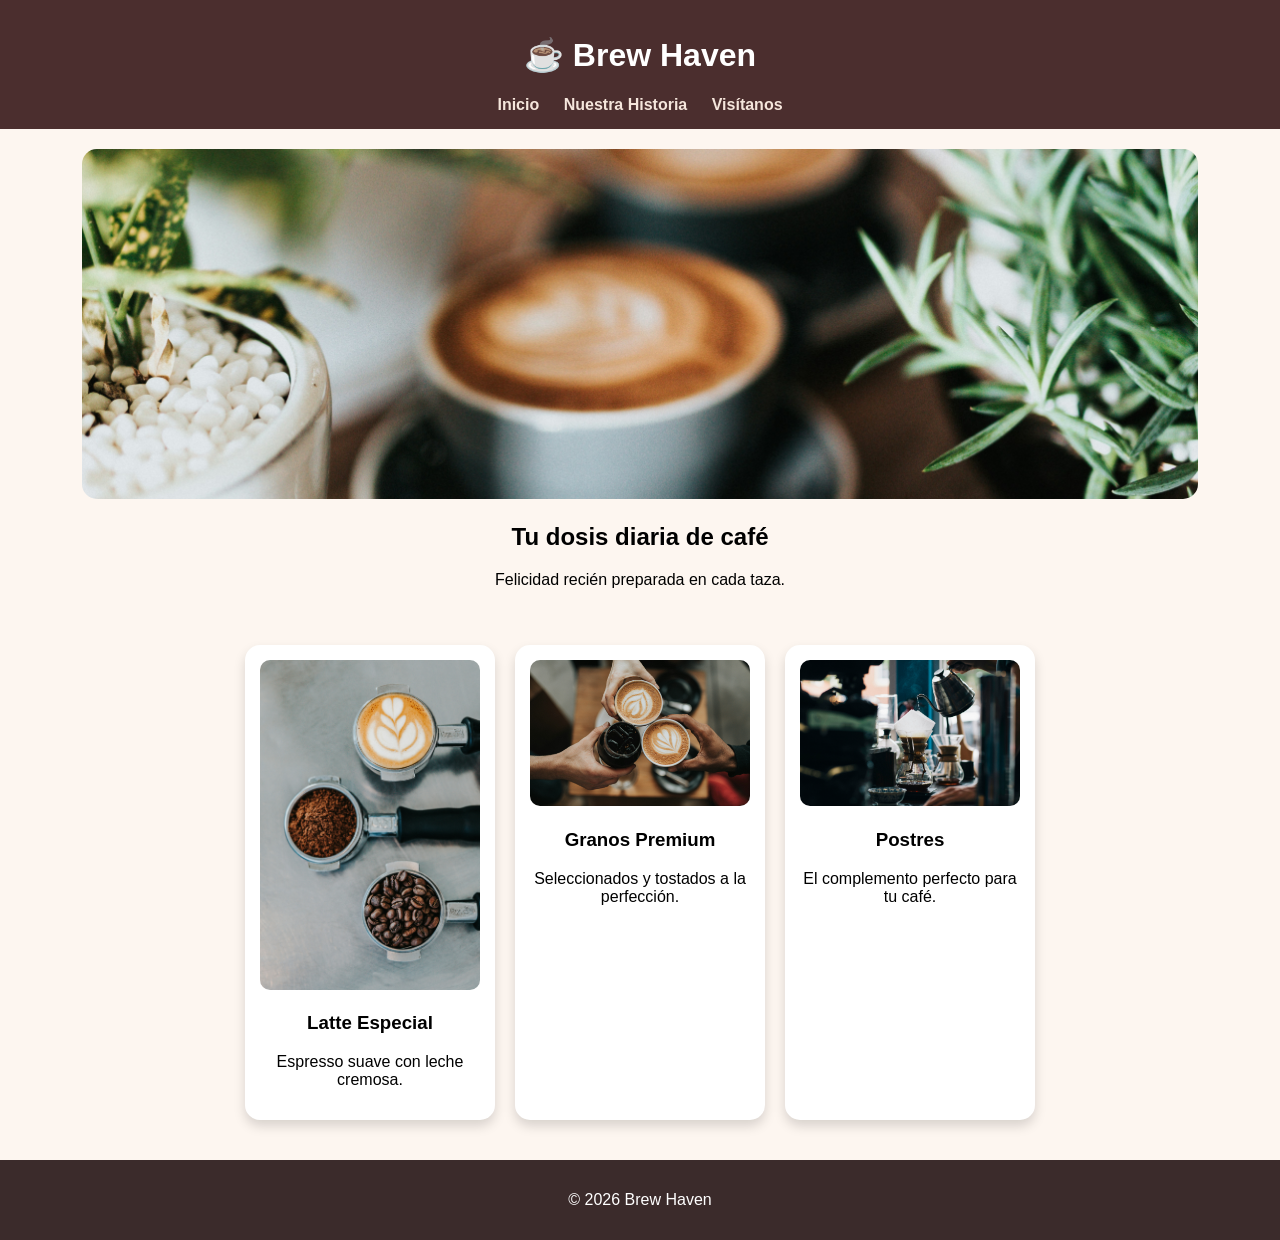
==== eduardo/index.html @ 551fba9d "agregue el eduardo" ====
<!-- =========================
Sitio Web Cafetería ☕ (Español)
Estructura:
- index.html
- about.html
- contact.html
- styles.css
========================= -->

<!-- =========================
index.html
========================= -->
<!DOCTYPE html>
<html lang="es">
<head>
  <meta charset="UTF-8">
  <title>Brew Haven - Inicio</title>
  <link rel="stylesheet" href="styles.css">
</head>
<body>
  <header>
    <h1>☕ Brew Haven</h1>
    <nav>
      <a href="index.html">Inicio</a>
      <a href="about.html">Nuestra Historia</a>
      <a href="contact.html">Visítanos</a>
    </nav>
  </header>

  <section class="hero">
    <img src="images/hero.jpg" alt="Cafetería">
    <h2>Tu dosis diaria de café</h2>
    <p>Felicidad recién preparada en cada taza.</p>
  </section>

  <section class="cards">
    <div class="card">
      <img src="images/Latte.jpg" alt="Latte">
      <h3>Latte Especial</h3>
      <p>Espresso suave con leche cremosa.</p>
    </div>
    <div class="card">
      <img src="images/coffee beans.jpg" alt="Granos de café">
      <h3>Granos Premium</h3>
      <p>Seleccionados y tostados a la perfección.</p>
    </div>
    <div class="card">
      <img src="images/dessert.jpg" alt="Postre">
      <h3>Postres</h3>
      <p>El complemento perfecto para tu café.</p>
    </div>
  </section>

  <footer>
    <p>© 2026 Brew Haven</p>
  </footer>
</body>
</html>
---- eduardo/styles.css ----
/* =========================
styles.css
========================= */
body {
  font-family: 'Segoe UI', sans-serif;
  margin: 0;
  background: #fdf6f0;
}

header {
  background: #4b2e2e;
  color: white;
  padding: 15px;
  text-align: center;
}

nav a {
  color: #f5e6dc;
  margin: 0 10px;
  text-decoration: none;
  font-weight: bold;
}

nav a:hover {
  text-decoration: underline;
}

.hero {
  text-align: center;
  padding: 20px;
}

.hero img {
  width: 90%;
  max-height: 350px;
  object-fit: cover;
  border-radius: 15px;
}

.cards {
  display: flex;
  flex-wrap: wrap;
  justify-content: center;
  gap: 20px;
  padding: 20px;
}

.card {
  background: white;
  padding: 15px;
  border-radius: 15px;
  width: 220px;
  text-align: center;
  box-shadow: 0 6px 12px rgba(0,0,0,0.15);
  transition: transform 0.3s;
}

.card:hover {
  transform: scale(1.05);
}

.card img {
  width: 100%;
  border-radius: 10px;
}

.content {
  padding: 20px;
  text-align: center;
}

.content img {
  width: 80%;
  border-radius: 15px;
}

form {
  display: flex;
  flex-direction: column;
  width: 300px;
  margin: 20px auto;
}

input, textarea {
  margin: 10px 0;
  padding: 10px;
  border-radius: 8px;
  border: 1px solid #ccc;
}

button {
  background: #6f4e37;
  color: white;
  border: none;
  padding: 10px;
  border-radius: 8px;
  cursor: pointer;
}

button:hover {
  background: #4b2e2e;
}

footer {
  text-align: center;
  padding: 15px;
  background: #3b2b2b;
  color: white;
  margin-top: 20px;
}
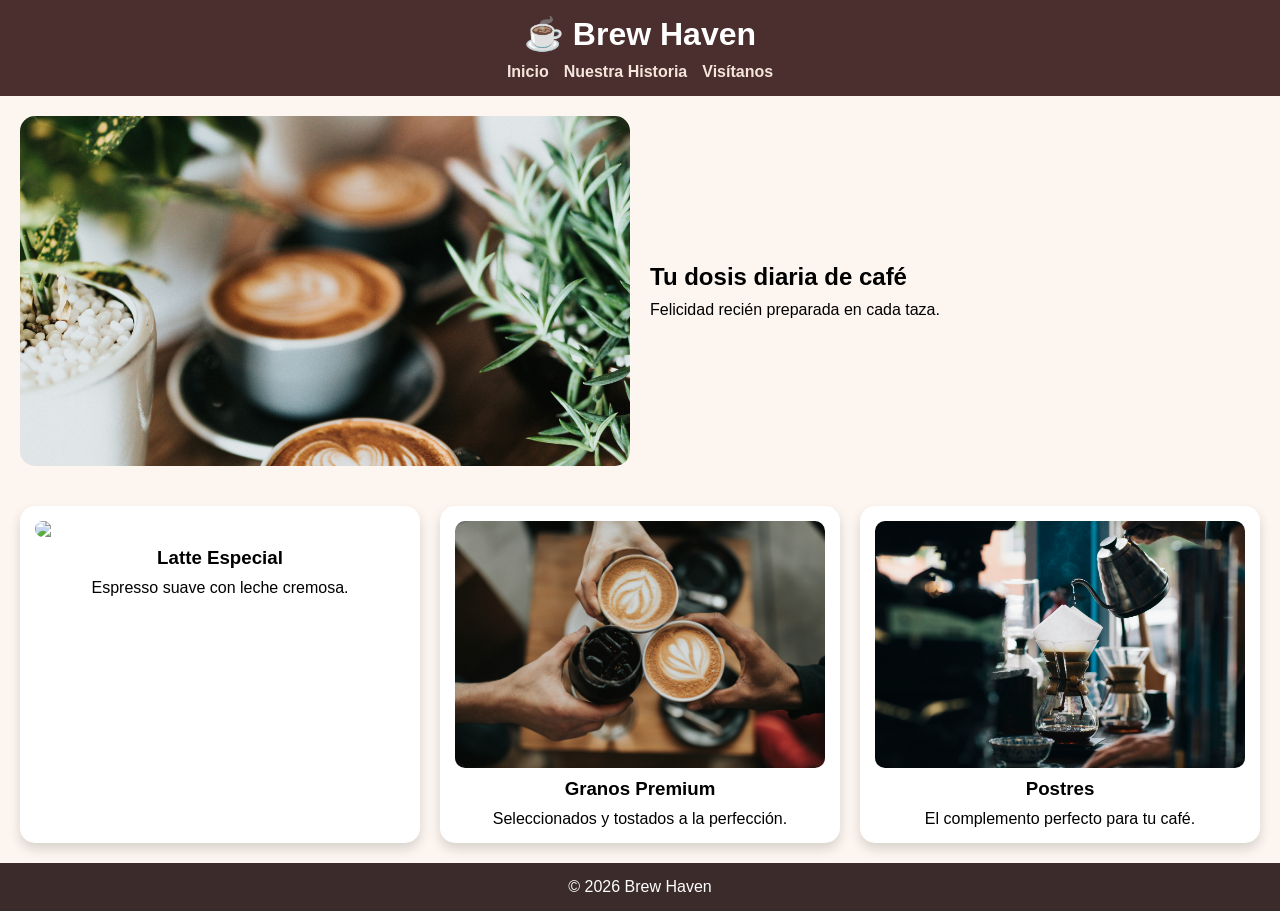
==== commit e271b20b: "Proyecto cafeteria con Grid y Flex" ====
--- a/eduardo/index.html
+++ b/eduardo/index.html
@@ -1,15 +1,3 @@
-<!-- =========================
-Sitio Web Cafetería ☕ (Español)
-Estructura:
-- index.html
-- about.html
-- contact.html
-- styles.css
-========================= -->
-
-<!-- =========================
-index.html
-========================= -->
 <!DOCTYPE html>
 <html lang="es">
 <head>
@@ -18,41 +6,49 @@
   <link rel="stylesheet" href="styles.css">
 </head>
 <body>
-  <header>
-    <h1>☕ Brew Haven</h1>
-    <nav>
-      <a href="index.html">Inicio</a>
-      <a href="about.html">Nuestra Historia</a>
-      <a href="contact.html">Visítanos</a>
-    </nav>
-  </header>
 
-  <section class="hero">
+<header>
+  <h1>☕ Brew Haven</h1>
+  <nav>
+    <a href="index.html">Inicio</a>
+    <a href="about.html">Nuestra Historia</a>
+    <a href="contact.html">Visítanos</a>
+  </nav>
+</header>
+
+<section class="hero">
+  <div class="hero-content">
     <img src="images/hero.jpg" alt="Cafetería">
-    <h2>Tu dosis diaria de café</h2>
-    <p>Felicidad recién preparada en cada taza.</p>
-  </section>
+    <div class="hero-text">
+      <h2>Tu dosis diaria de café</h2>
+      <p>Felicidad recién preparada en cada taza.</p>
+    </div>
+  </div>
+</section>
 
-  <section class="cards">
-    <div class="card">
-      <img src="images/Latte.jpg" alt="Latte">
-      <h3>Latte Especial</h3>
-      <p>Espresso suave con leche cremosa.</p>
-    </div>
-    <div class="card">
-      <img src="images/coffee beans.jpg" alt="Granos de café">
-      <h3>Granos Premium</h3>
-      <p>Seleccionados y tostados a la perfección.</p>
-    </div>
-    <div class="card">
-      <img src="images/dessert.jpg" alt="Postre">
-      <h3>Postres</h3>
-      <p>El complemento perfecto para tu café.</p>
-    </div>
-  </section>
+<section class="cards">
+  <div class="card">
+    <img src="images/latte.jpg">
+    <h3>Latte Especial</h3>
+    <p>Espresso suave con leche cremosa.</p>
+  </div>
 
-  <footer>
-    <p>© 2026 Brew Haven</p>
-  </footer>
+  <div class="card">
+    <img src="images/coffee-beans.jpg">
+    <h3>Granos Premium</h3>
+    <p>Seleccionados y tostados a la perfección.</p>
+  </div>
+
+  <div class="card">
+    <img src="images/dessert.jpg">
+    <h3>Postres</h3>
+    <p>El complemento perfecto para tu café.</p>
+  </div>
+</section>
+
+<footer>
+  <p>© 2026 Brew Haven</p>
+</footer>
+
 </body>
-</html>+</html>
--- a/eduardo/styles.css
+++ b/eduardo/styles.css
@@ -1,22 +1,39 @@
-/* =========================
-styles.css
-========================= */
+/* ===== RESET ===== */
+* {
+  margin: 0;
+  padding: 0;
+  box-sizing: border-box;
+}
+
+/* ===== GRID GENERAL ===== */
 body {
   font-family: 'Segoe UI', sans-serif;
-  margin: 0;
   background: #fdf6f0;
+
+  display: grid;
+  grid-template-rows: auto 1fr auto;
+  min-height: 100vh;
 }
 
+/* ===== HEADER (FLEX) ===== */
 header {
   background: #4b2e2e;
   color: white;
   padding: 15px;
-  text-align: center;
+
+  display: flex;
+  flex-direction: column;
+  align-items: center;
+  gap: 10px;
+}
+
+nav {
+  display: flex;
+  gap: 15px;
 }
 
 nav a {
   color: #f5e6dc;
-  margin: 0 10px;
   text-decoration: none;
   font-weight: bold;
 }
@@ -25,22 +42,35 @@
   text-decoration: underline;
 }
 
+/* ===== HERO (GRID) ===== */
 .hero {
-  text-align: center;
   padding: 20px;
 }
 
+.hero-content {
+  display: grid;
+  grid-template-columns: 1fr 1fr;
+  gap: 20px;
+  align-items: center;
+}
+
 .hero img {
-  width: 90%;
+  width: 100%;
   max-height: 350px;
   object-fit: cover;
   border-radius: 15px;
 }
 
+.hero-text {
+  display: flex;
+  flex-direction: column;
+  gap: 10px;
+}
+
+/* ===== CARDS ===== */
 .cards {
-  display: flex;
-  flex-wrap: wrap;
-  justify-content: center;
+  display: grid; /* 🔥 cambiamos de flex a grid */
+  grid-template-columns: repeat(3, 1fr);
   gap: 20px;
   padding: 20px;
 }
@@ -49,9 +79,13 @@
   background: white;
   padding: 15px;
   border-radius: 15px;
-  width: 220px;
   text-align: center;
   box-shadow: 0 6px 12px rgba(0,0,0,0.15);
+
+  display: flex;
+  flex-direction: column;
+  gap: 10px;
+
   transition: transform 0.3s;
 }
 
@@ -64,25 +98,35 @@
   border-radius: 10px;
 }
 
+/* ===== ABOUT (GRID) ===== */
 .content {
+  display: grid;
+  grid-template-columns: 1fr 1fr;
+  align-items: center;
   padding: 20px;
+  gap: 20px;
   text-align: center;
 }
 
 .content img {
-  width: 80%;
+  width: 100%;
   border-radius: 15px;
+}
+
+/* ===== FORM (FLEX) ===== */
+.form-container {
+  display: flex;
+  justify-content: center;
 }
 
 form {
   display: flex;
   flex-direction: column;
   width: 300px;
-  margin: 20px auto;
+  gap: 10px;
 }
 
 input, textarea {
-  margin: 10px 0;
   padding: 10px;
   border-radius: 8px;
   border: 1px solid #ccc;
@@ -101,10 +145,27 @@
   background: #4b2e2e;
 }
 
+/* ===== FOOTER ===== */
 footer {
   text-align: center;
   padding: 15px;
   background: #3b2b2b;
   color: white;
-  margin-top: 20px;
 }
+
+/* ===== RESPONSIVE ===== */
+@media (max-width: 768px) {
+
+  .hero-content,
+  .content {
+    grid-template-columns: 1fr;
+  }
+
+  .cards {
+    grid-template-columns: 1fr;
+  }
+
+  header {
+    flex-direction: column;
+  }
+}
